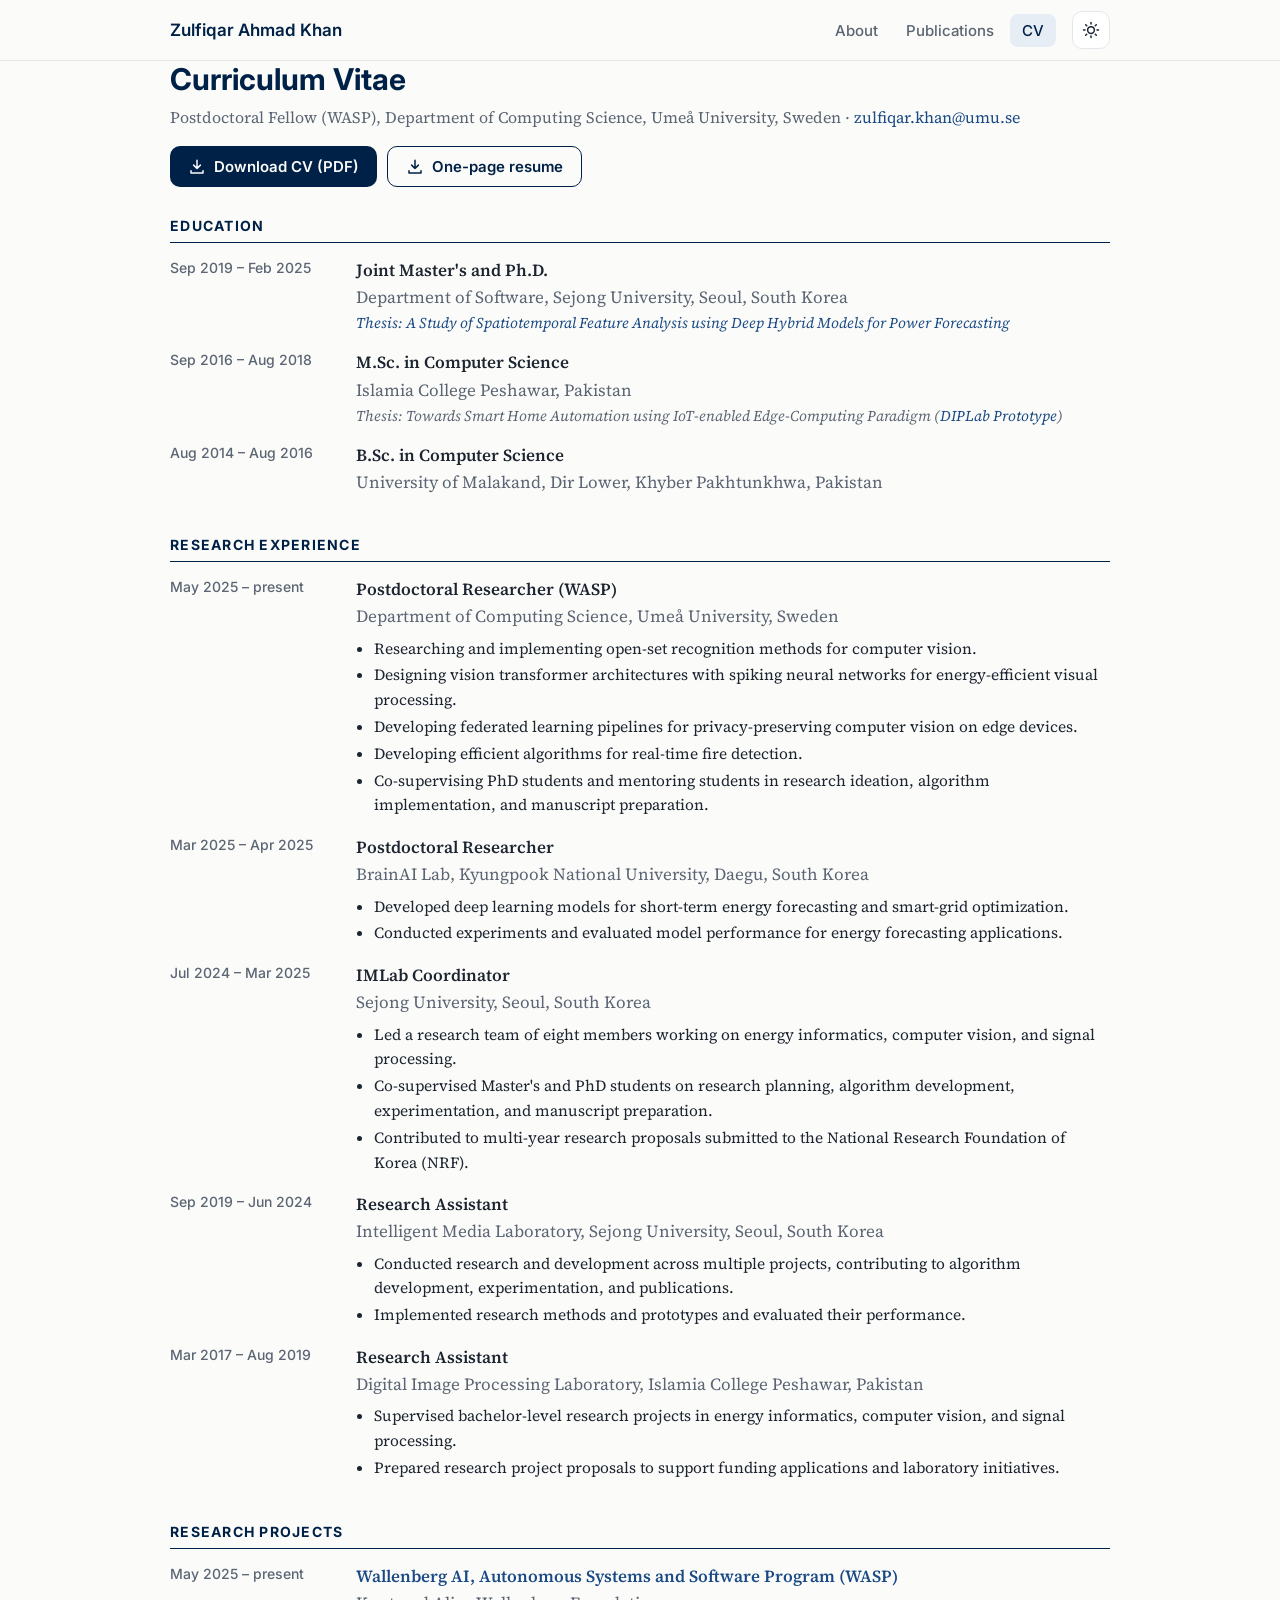
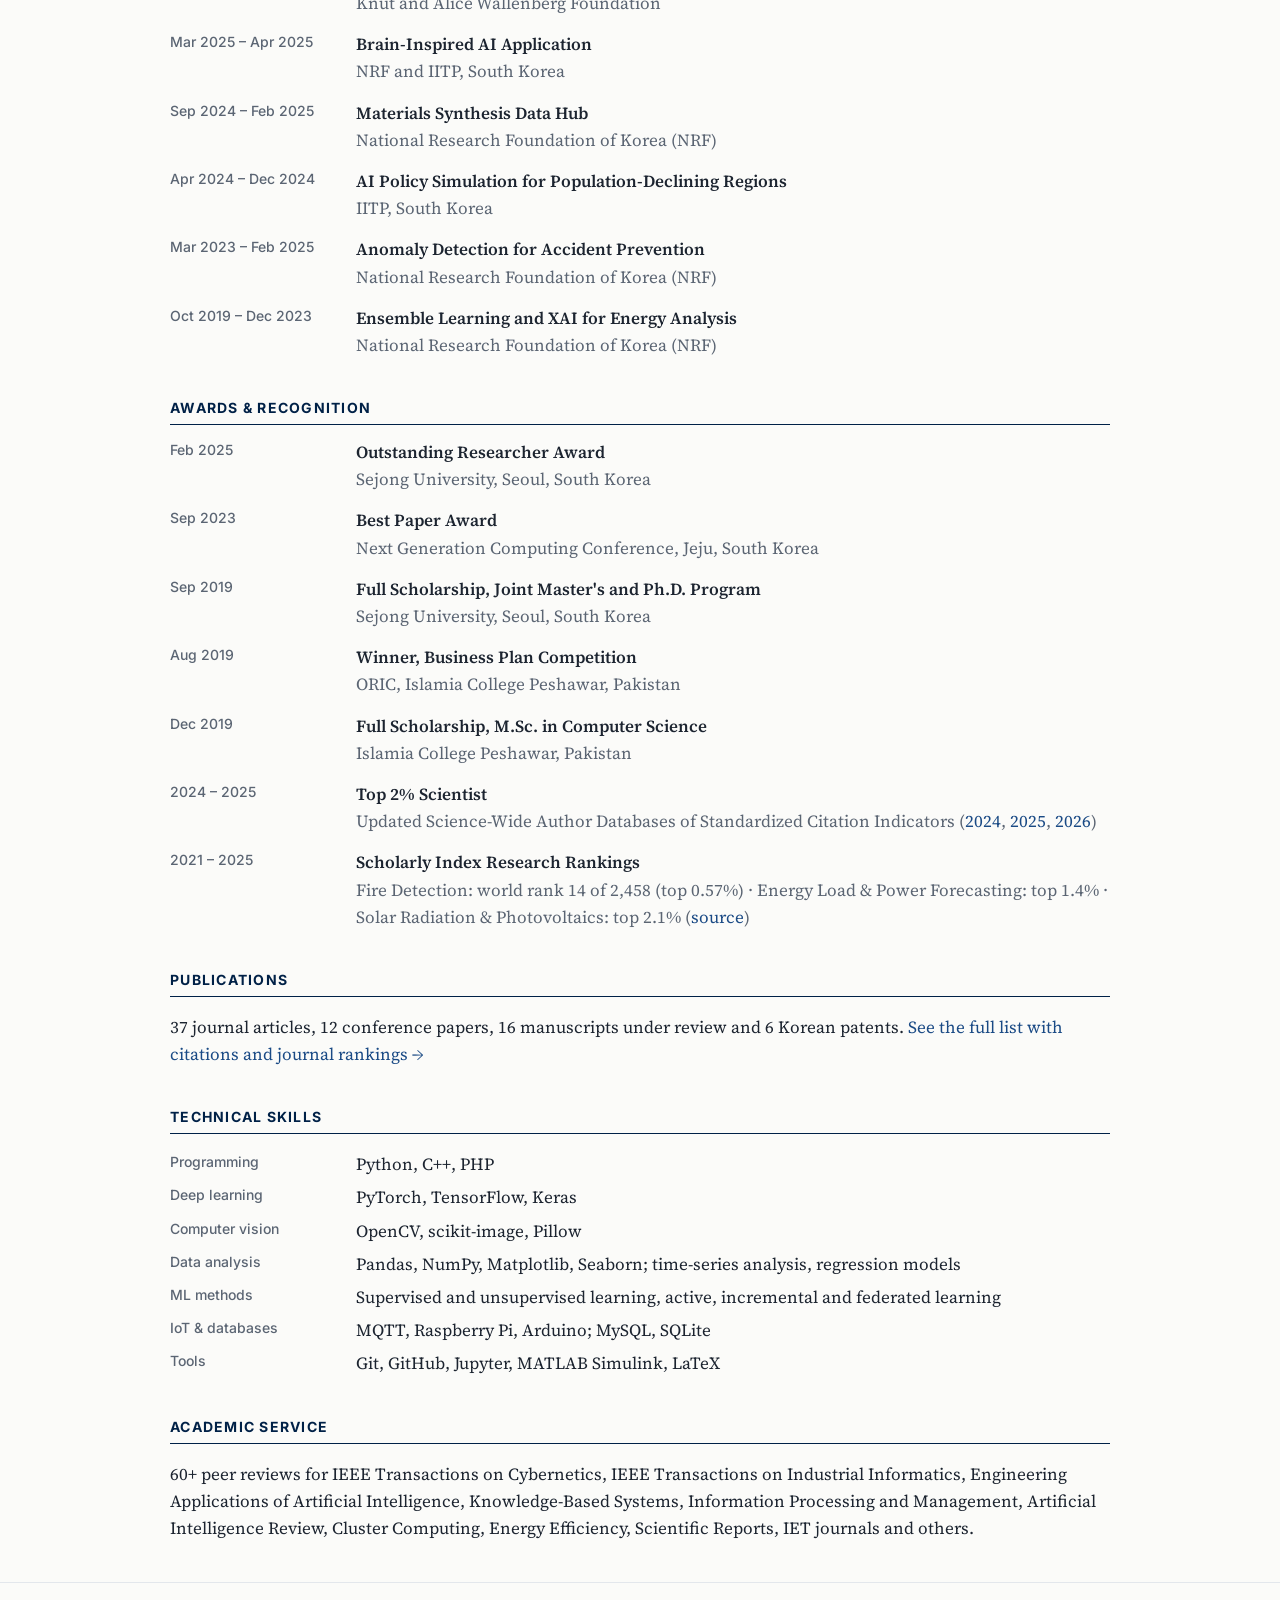
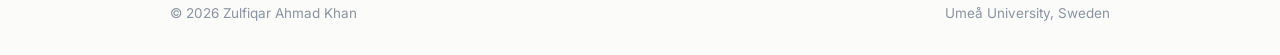
==== cv.html @ e5fceb1f "Add files via upload" ====
<!doctype html>
<html lang="en">
<head>
<meta charset="utf-8">
<meta name="viewport" content="width=device-width, initial-scale=1">
<title>CV — Zulfiqar Ahmad Khan</title>
<meta name="description" content="Curriculum vitae of Zulfiqar Ahmad Khan.">
<script>try{var t=localStorage.getItem("theme");if(t)document.documentElement.setAttribute("data-theme",t);}catch(e){}</script>
<link rel="preconnect" href="https://fonts.googleapis.com">
<link rel="preconnect" href="https://fonts.gstatic.com" crossorigin>
<link href="https://fonts.googleapis.com/css2?family=Inter:wght@400;500;600;700&family=Source+Serif+4:ital,opsz,wght@0,8..60,400;0,8..60,600;1,8..60,400&display=swap" rel="stylesheet">
<link rel="stylesheet" href="assets/style.css">
<link rel="icon" href="data:image/svg+xml,%3Csvg xmlns='http://www.w3.org/2000/svg' viewBox='0 0 64 64'%3E%3Crect width='64' height='64' rx='14' fill='%23002147'/%3E%3Ctext x='32' y='42' text-anchor='middle' font-family='Arial' font-weight='700' font-size='28' fill='white'%3EZK%3C/text%3E%3C/svg%3E">
</head>
<body data-page="cv">
<header class="topbar">
  <div class="wrap">
    <a class="brand" href="index.html">Zulfiqar Ahmad Khan</a>
    <nav class="nav" aria-label="Main">
      <a href="index.html">About</a>
      <a href="publications.html">Publications</a>
      <a href="cv.html" aria-current="page">CV</a>
    </nav>
    <button class="theme-toggle" type="button" aria-label="Switch theme" title="Day / night">
      <svg class="sun" viewBox="0 0 24 24" fill="none" stroke="currentColor" stroke-width="2" stroke-linecap="round"><circle cx="12" cy="12" r="4.5"/><path d="M12 2v2M12 20v2M4.9 4.9l1.4 1.4M17.7 17.7l1.4 1.4M2 12h2M20 12h2M4.9 19.1l1.4-1.4M17.7 6.3l1.4-1.4"/></svg>
      <svg class="moon" viewBox="0 0 24 24" fill="none" stroke="currentColor" stroke-width="2" stroke-linejoin="round"><path d="M20.5 14.5A8.5 8.5 0 0 1 9.5 3.5a8.5 8.5 0 1 0 11 11z"/></svg>
    </button>
  </div>
</header>
<main class="wrap">
<p id="load-error" class="empty" hidden>The page content could not be loaded. If you opened this file directly from your computer, run a local server instead (see README).</p>

<div class="cv-head">
  <div>
    <h1 class="page-title">Curriculum Vitae</h1>
    <p class="page-sub" id="cv-contact" style="margin:0"></p>
  </div>
  <div class="cv-actions">
  <a class="btn" id="download" href="files/CV_Zulfiqar_Ahmad_Khan.pdf" download>
    <svg viewBox="0 0 24 24" aria-hidden="true"><path d="M12 3v11m0 0-4.5-4.5M12 14l4.5-4.5M4 17v3h16v-3" fill="none" stroke="currentColor" stroke-width="2" stroke-linecap="round" stroke-linejoin="round"/></svg>
    Download CV (PDF)
  </a>
  <a class="btn ghost" id="download-resume" href="files/Resume_Zulfiqar_Ahmad_Khan.pdf" download>
    <svg viewBox="0 0 24 24" aria-hidden="true"><path d="M12 3v11m0 0-4.5-4.5M12 14l4.5-4.5M4 17v3h16v-3" fill="none" stroke="currentColor" stroke-width="2" stroke-linecap="round" stroke-linejoin="round"/></svg>
    One-page resume
  </a>
  </div>
</div>

<section>
  <h2 class="section-title">Education</h2>
  <div class="entries" id="cv-education"></div>
</section>

<section>
  <h2 class="section-title">Research Experience</h2>
  <div class="entries" id="cv-experience"></div>
</section>

<section>
  <h2 class="section-title">Research Projects</h2>
  <div class="entries" id="cv-projects"></div>
</section>

<section>
  <h2 class="section-title">Awards &amp; Recognition</h2>
  <div class="entries" id="cv-awards"></div>
</section>

<section>
  <h2 class="section-title">Publications</h2>
  <p>37 journal articles, 12 conference papers, 16 manuscripts under review and 6 Korean patents.
  <a href="publications.html">See the full list with citations and journal rankings →</a></p>
</section>

<section>
  <h2 class="section-title">Technical Skills</h2>
  <dl class="kv" id="cv-skills"></dl>
</section>

<section>
  <h2 class="section-title">Academic Service</h2>
  <div id="cv-service"></div>
</section>
</main>
<footer>
  <div class="wrap">
    <span>© <span id="year"></span> Zulfiqar Ahmad Khan</span>
    <span>Umeå University, Sweden</span>
  </div>
</footer>
<script src="assets/main.js"></script>
</body>
</html>
---- assets/style.css ----
/* ============================================================
   Zulfiqar Ahmad Khan — academic website
   Light/dark themes via CSS variables. Oxford blue accent.
   ============================================================ */
:root {
  --bg: #fbfbf9;
  --surface: #ffffff;
  --surface-2: #f1f4f8;
  --text: #1c2430;
  --muted: #5b6573;
  --faint: #8a93a0;
  --border: #e3e7ec;
  --accent: #002147;          /* Oxford blue */
  --accent-soft: #e7edf5;
  --link: #1a4a85;
  --me: #0b1220;
  --badge-q1: #1f6f43; --badge-q1-bg: #e4f3ea;
  --badge-q2: #7a5b00; --badge-q2-bg: #fbf1d6;
  --badge-q3: #8a4a12; --badge-q3-bg: #fbe7d6;
  --badge-q4: #6b6b6b; --badge-q4-bg: #ececec;
  --shadow: 0 1px 2px rgba(16,24,40,.04), 0 1px 3px rgba(16,24,40,.06);
  --serif: "Source Serif 4", Charter, "Bitstream Charter", Georgia, serif;
  --sans: "Inter", system-ui, -apple-system, "Segoe UI", Roboto, sans-serif;
  color-scheme: light;
}
@media (prefers-color-scheme: dark) {
  :root:not([data-theme="light"]) {
    --bg: #0d1117; --surface: #131a23; --surface-2: #1a2330; --text: #e4e8ee; --muted: #a3adba;
    --faint: #7b8593; --border: #26303d; --accent: #9cc3f5; --accent-soft: #1b2a40; --link: #9cc3f5; --me: #ffffff;
    --badge-q1: #7fdca5; --badge-q1-bg: #15301f; --badge-q2: #f1cf6b; --badge-q2-bg: #352b10;
    --badge-q3: #f2ae74; --badge-q3-bg: #3a2414; --badge-q4: #c3c3c3; --badge-q4-bg: #2a2a2a;
    --shadow: none; color-scheme: dark;
  }
}
:root[data-theme="dark"] {
  --bg: #0d1117; --surface: #131a23; --surface-2: #1a2330; --text: #e4e8ee; --muted: #a3adba;
  --faint: #7b8593; --border: #26303d; --accent: #9cc3f5; --accent-soft: #1b2a40; --link: #9cc3f5; --me: #ffffff;
  --badge-q1: #7fdca5; --badge-q1-bg: #15301f; --badge-q2: #f1cf6b; --badge-q2-bg: #352b10;
  --badge-q3: #f2ae74; --badge-q3-bg: #3a2414; --badge-q4: #c3c3c3; --badge-q4-bg: #2a2a2a;
  --shadow: none; color-scheme: dark;
}

* { box-sizing: border-box; }
html { -webkit-text-size-adjust: 100%; }
body {
  margin: 0; background: var(--bg); color: var(--text);
  font: 17px/1.6 var(--serif);
  transition: background .2s ease, color .2s ease;
}
a { color: var(--link); text-decoration: none; }
a:hover { text-decoration: underline; text-underline-offset: 2px; }
h1, h2, h3 { font-family: var(--sans); color: var(--accent); line-height: 1.25; }
.wrap { max-width: 980px; margin: 0 auto; padding: 0 20px; }

/* ---------- Top bar ---------- */
.topbar {
  position: sticky; top: 0; z-index: 10;
  background: color-mix(in srgb, var(--bg) 88%, transparent);
  backdrop-filter: saturate(150%) blur(8px);
  border-bottom: 1px solid var(--border);
}
.topbar .wrap { display: flex; align-items: center; gap: 16px; height: 60px; }
.brand { font: 600 17px var(--sans); color: var(--accent); white-space: nowrap; margin-right: auto; }
.brand:hover { text-decoration: none; }
.nav { display: flex; gap: 4px; }
.nav a {
  font: 500 15px var(--sans); color: var(--muted); padding: 7px 12px; border-radius: 8px;
}
.nav a:hover { color: var(--text); background: var(--surface-2); text-decoration: none; }
.nav a[aria-current="page"] { color: var(--accent); background: var(--accent-soft); }
.theme-toggle {
  display: grid; place-items: center; width: 38px; height: 38px; border-radius: 10px;
  border: 1px solid var(--border); background: var(--surface); color: var(--text); cursor: pointer;
}
.theme-toggle:hover { background: var(--surface-2); }
.theme-toggle svg { width: 18px; height: 18px; }
.theme-toggle .moon { display: none; }
:root[data-theme="dark"] .theme-toggle .sun { display: none; }
:root[data-theme="dark"] .theme-toggle .moon { display: block; }

/* ---------- Layout ---------- */
main { padding: 36px 0 64px; }
section { margin: 0 0 40px; }
.section-title {
  font: 700 14px var(--sans); letter-spacing: .09em; text-transform: uppercase;
  color: var(--accent); margin: 0 0 14px; padding-bottom: 8px; border-bottom: 1.5px solid var(--accent);
}
.page-title { font-size: 30px; margin: 0 0 6px; }
.page-sub { color: var(--muted); margin: 0 0 28px; font-size: 16px; }

/* ---------- Hero (About) ---------- */
.hero { display: grid; grid-template-columns: 170px 1fr; gap: 32px; align-items: center; margin-bottom: 36px; }
.avatar {
  width: 170px; height: 170px; border-radius: 50%; object-fit: cover;
  border: 3px solid var(--surface); box-shadow: 0 0 0 1px var(--border), var(--shadow);
  background: var(--accent-soft); display: grid; place-items: center;
  font: 700 54px var(--sans); color: var(--accent);
}
.hero h1 { font-size: 36px; margin: 0 0 6px; }
.hero .role { margin: 0; font-size: 18px; }
.hero .org { margin: 2px 0 14px; color: var(--muted); }
.links { display: flex; flex-wrap: wrap; gap: 8px; }
.links a {
  display: inline-flex; align-items: center; gap: 7px; padding: 6px 12px; border-radius: 999px;
  border: 1px solid var(--border); background: var(--surface); color: var(--text);
  font: 500 14px var(--sans);
}
.links a:hover { border-color: var(--accent); color: var(--accent); text-decoration: none; }
.links svg { width: 16px; height: 16px; flex: none; }

.bio p { margin: 0 0 12px; }
.chips { display: flex; flex-wrap: wrap; gap: 8px; margin-top: 14px; }
.chip { font: 500 13.5px var(--sans); padding: 4px 11px; border-radius: 999px; background: var(--accent-soft); color: var(--accent); }

/* ---------- Metrics ---------- */
.metrics { display: grid; grid-template-columns: repeat(6, 1fr); gap: 10px; }
.metric {
  background: var(--surface); border: 1px solid var(--border); border-radius: 12px;
  padding: 14px 10px 12px; text-align: center; box-shadow: var(--shadow);
}
.metric .v { font: 700 26px var(--sans); color: var(--accent); font-variant-numeric: tabular-nums; }
.metric .l { font: 500 12.5px var(--sans); color: var(--muted); margin-top: 2px; }
.metric .s { font: 400 11.5px var(--sans); color: var(--faint); margin-top: 2px; }
.metric.live .l::after { content: " ●"; color: #2e9e5b; font-size: 9px; vertical-align: 2px; }
.metrics-note { font: 13px var(--sans); color: var(--faint); margin-top: 10px; }

.chart { margin-top: 18px; background: var(--surface); border: 1px solid var(--border); border-radius: 12px; padding: 16px 16px 10px; }
.chart h3 { font-size: 14px; margin: 0 0 10px; color: var(--muted); font-weight: 600; }
.bars { display: flex; align-items: flex-end; gap: 6px; height: 140px; }
.bar { flex: 1; display: flex; flex-direction: column; align-items: center; justify-content: flex-end; height: 100%; min-width: 0; }
.bar .col { width: 100%; max-width: 42px; background: var(--accent); border-radius: 4px 4px 0 0; opacity: .85; }
.bar:hover .col { opacity: 1; }
.bar .n { font: 600 11px var(--sans); color: var(--muted); margin-bottom: 3px; }
.bar .y { font: 500 11px var(--sans); color: var(--faint); margin-top: 5px; }

/* ---------- Timeline entries ---------- */
.entries { display: grid; gap: 14px; }
.entry { display: grid; grid-template-columns: 170px 1fr; gap: 16px; }
.entry .date { font: 500 14px var(--sans); color: var(--muted); padding-top: 2px; }
.entry .title { font-weight: 600; }
.entry .org { color: var(--muted); }
.entry .detail { font-size: 15px; color: var(--muted); font-style: italic; }
.entry ul { margin: 6px 0 0; padding-left: 18px; font-size: 15.5px; }
.entry li { margin: 2px 0; }
.kv { display: grid; grid-template-columns: 170px 1fr; gap: 6px 16px; }
.kv dt { font: 500 14px var(--sans); color: var(--muted); padding-top: 2px; }
.kv dd { margin: 0; }

/* ---------- Buttons ---------- */
.btn {
  display: inline-flex; align-items: center; gap: 8px; padding: 10px 18px; border-radius: 10px;
  background: var(--accent); color: var(--bg); font: 600 15px var(--sans); border: 0; cursor: pointer;
}
.btn:hover { text-decoration: none; filter: brightness(1.1); }
.btn svg { width: 18px; height: 18px; }
.btn.ghost { background: transparent; color: var(--accent); border: 1px solid var(--accent); }
.cv-actions { display: flex; flex-wrap: wrap; gap: 10px; }
.cv-head { display: flex; flex-wrap: wrap; align-items: flex-end; justify-content: space-between; gap: 16px; margin-bottom: 30px; }

/* ---------- Publications ---------- */
.toolbar { display: flex; flex-wrap: wrap; gap: 10px; align-items: center; margin-bottom: 22px; }
.tabs { display: flex; flex-wrap: wrap; gap: 6px; }
.tab {
  font: 500 14px var(--sans); padding: 7px 13px; border-radius: 999px; cursor: pointer;
  border: 1px solid var(--border); background: var(--surface); color: var(--muted);
}
.tab .c { color: var(--faint); margin-left: 4px; font-variant-numeric: tabular-nums; }
.tab[aria-pressed="true"] { background: var(--accent); border-color: var(--accent); color: var(--bg); }
.tab[aria-pressed="true"] .c { color: inherit; opacity: .75; }
.search, .sort {
  font: 14px var(--sans); padding: 8px 12px; border-radius: 10px; border: 1px solid var(--border);
  background: var(--surface); color: var(--text);
}
.search { flex: 1; min-width: 180px; }
.year { font: 700 15px var(--sans); color: var(--accent); margin: 26px 0 10px; }
.pubs { list-style: none; margin: 0; padding: 0; display: grid; gap: 12px; }
.pub {
  display: grid; grid-template-columns: 48px 1fr; gap: 6px;
  background: var(--surface); border: 1px solid var(--border); border-radius: 12px; padding: 14px 16px;
  box-shadow: var(--shadow);
}
.pub .num { font: 600 13px var(--sans); color: var(--faint); padding-top: 3px; }
.pub .t { font-weight: 600; line-height: 1.4; }
.pub .t a { color: var(--text); }
.pub .t a:hover { color: var(--link); }
.pub .a { font-size: 15px; color: var(--muted); margin-top: 3px; }
.pub .a b { color: var(--me); font-weight: 700; }
.pub .v { font-size: 15px; font-style: italic; margin-top: 1px; }
.badges { display: flex; flex-wrap: wrap; gap: 6px; margin-top: 9px; }
.badge {
  font: 600 12px var(--sans); padding: 3px 9px; border-radius: 6px;
  background: var(--surface-2); color: var(--muted); white-space: nowrap;
}
.badge.cite { background: var(--accent-soft); color: var(--accent); }
.badge.q1 { background: var(--badge-q1-bg); color: var(--badge-q1); }
.badge.q2 { background: var(--badge-q2-bg); color: var(--badge-q2); }
.badge.q3 { background: var(--badge-q3-bg); color: var(--badge-q3); }
.badge.q4 { background: var(--badge-q4-bg); color: var(--badge-q4); }
.badge.status { background: transparent; border: 1px solid var(--border); white-space: normal; }
.pub > div { min-width: 0; }
.empty { color: var(--muted); padding: 30px 0; text-align: center; font-family: var(--sans); }
.foot-note { font: 13px var(--sans); color: var(--faint); margin-top: 26px; }

/* ---------- Footer ---------- */
footer { border-top: 1px solid var(--border); padding: 22px 0 34px; font: 13.5px var(--sans); color: var(--faint); }
footer .wrap { display: flex; flex-wrap: wrap; gap: 8px 20px; justify-content: space-between; }

/* ---------- Responsive ---------- */
@media (max-width: 860px) {
  .metrics { grid-template-columns: repeat(3, 1fr); }
}
@media (max-width: 640px) {
  body { font-size: 16px; }
  .topbar .wrap { height: auto; padding-top: 10px; padding-bottom: 10px; flex-wrap: wrap; gap: 8px; }
  .brand { width: 100%; margin: 0; }
  .nav { order: 2; }
  .theme-toggle { margin-left: auto; order: 3; }
  .hero { grid-template-columns: 1fr; text-align: center; gap: 18px; }
  .avatar { margin: 0 auto; width: 130px; height: 130px; font-size: 42px; }
  .links { justify-content: center; }
  .chips { justify-content: center; }
  .hero h1 { font-size: 28px; }
  .metrics { grid-template-columns: repeat(2, 1fr); }
  .entry, .kv { grid-template-columns: 1fr; gap: 2px; }
  .kv dd { margin-bottom: 8px; }
  .search, .sort { flex: 1 1 100%; }
  .pub { grid-template-columns: 1fr; }
  .pub .num { padding: 0; }
}
@media print {
  .topbar, footer, .theme-toggle, .toolbar { display: none; }
}
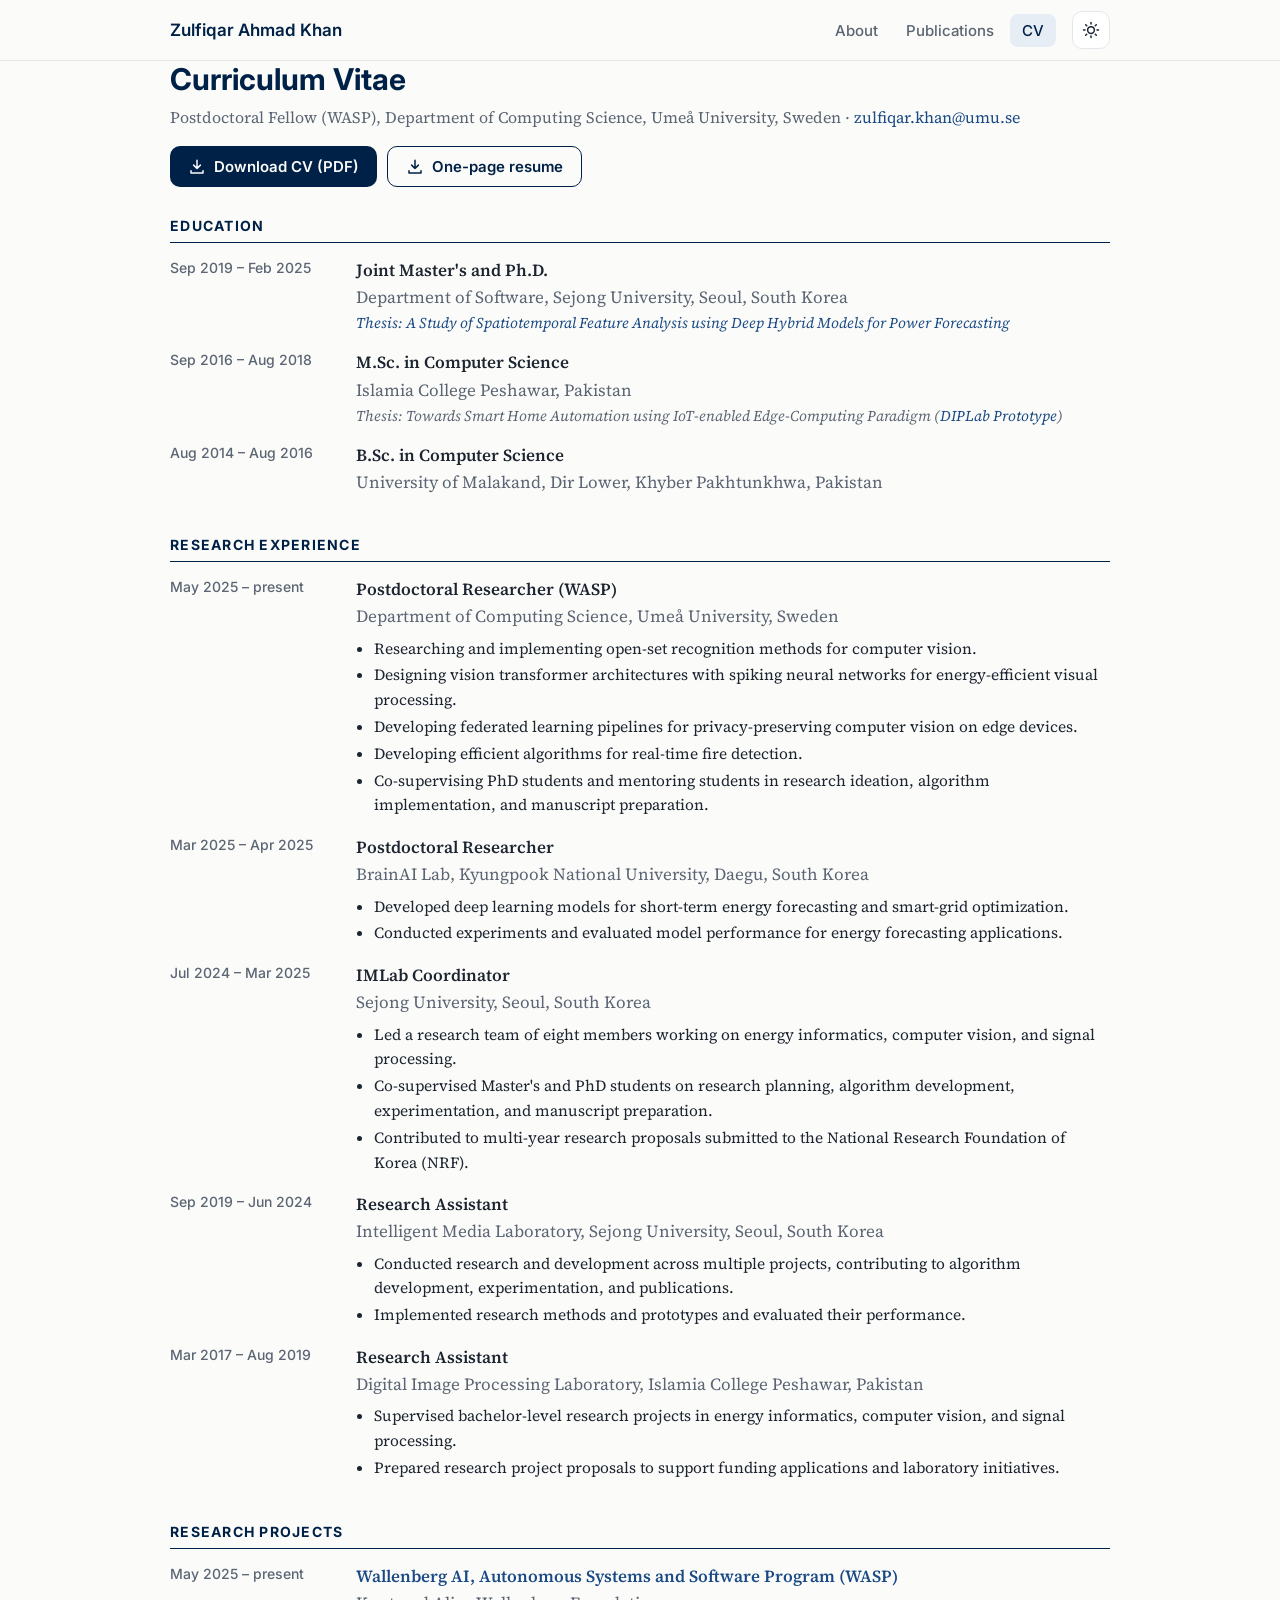
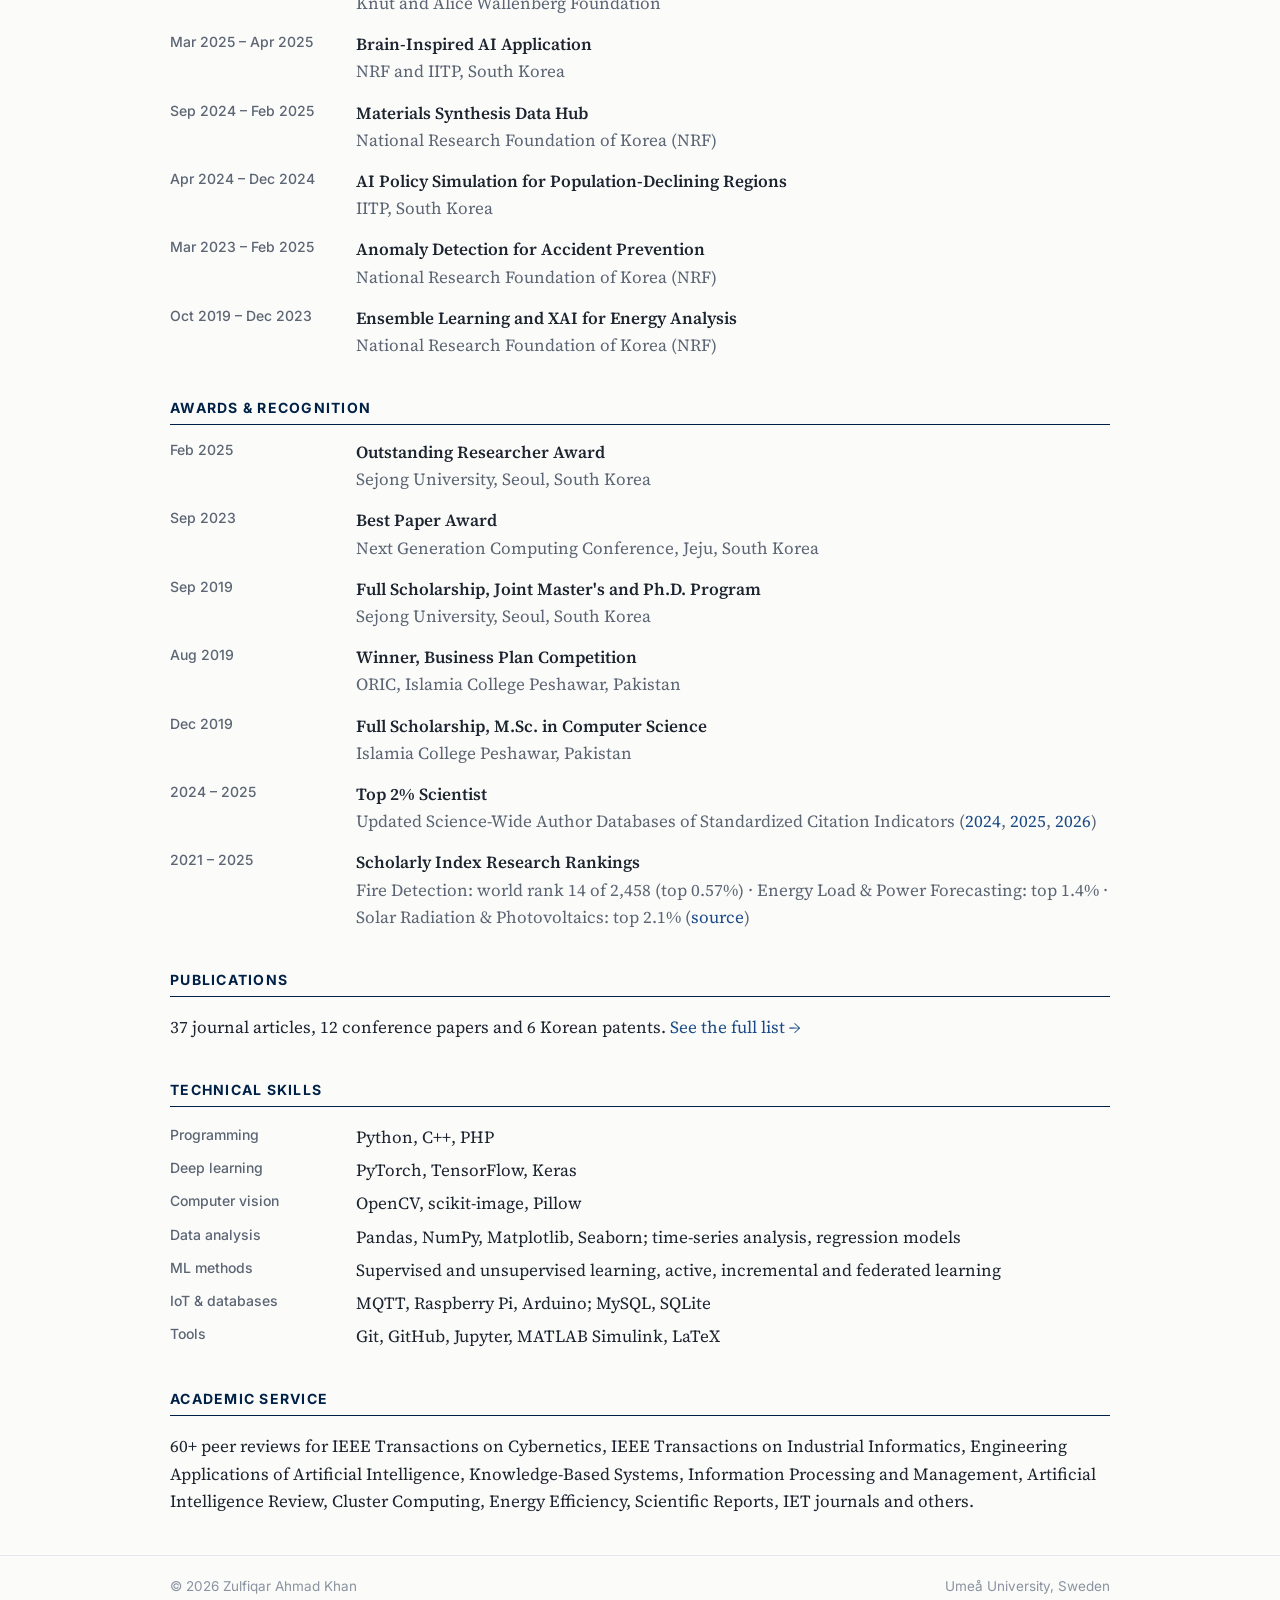
==== commit 19edf920: "Add files via upload" ====
--- a/cv.html
+++ b/cv.html
@@ -69,8 +69,8 @@
 
 <section>
   <h2 class="section-title">Publications</h2>
-  <p>37 journal articles, 12 conference papers, 16 manuscripts under review and 6 Korean patents.
-  <a href="publications.html">See the full list with citations and journal rankings →</a></p>
+  <p>37 journal articles, 12 conference papers and 6 Korean patents.
+  <a href="publications.html">See the full list →</a></p>
 </section>
 
 <section>
